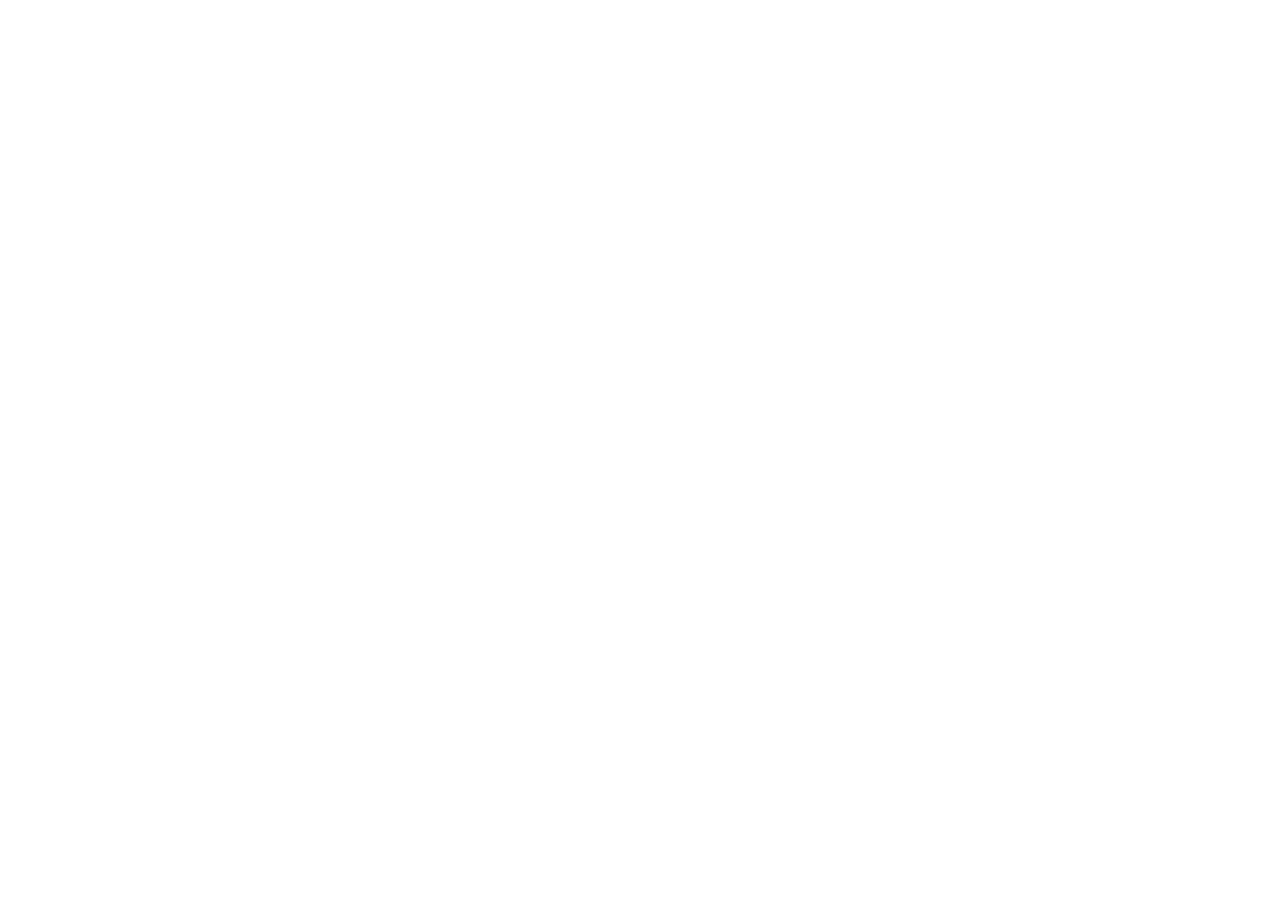
==== index.html @ 93e6ff14 "feat:add folders,svg,png" ====
<!DOCTYPE html>
<html lang="en">
<head>
    <meta charset="UTF-8">
    <meta http-equiv="X-UA-Compatible" content="IE=edge">
    <meta name="viewport" content="width=device-width, initial-scale=1.0">
    <title>Document</title>
</head>
<body>

</body>
</html>
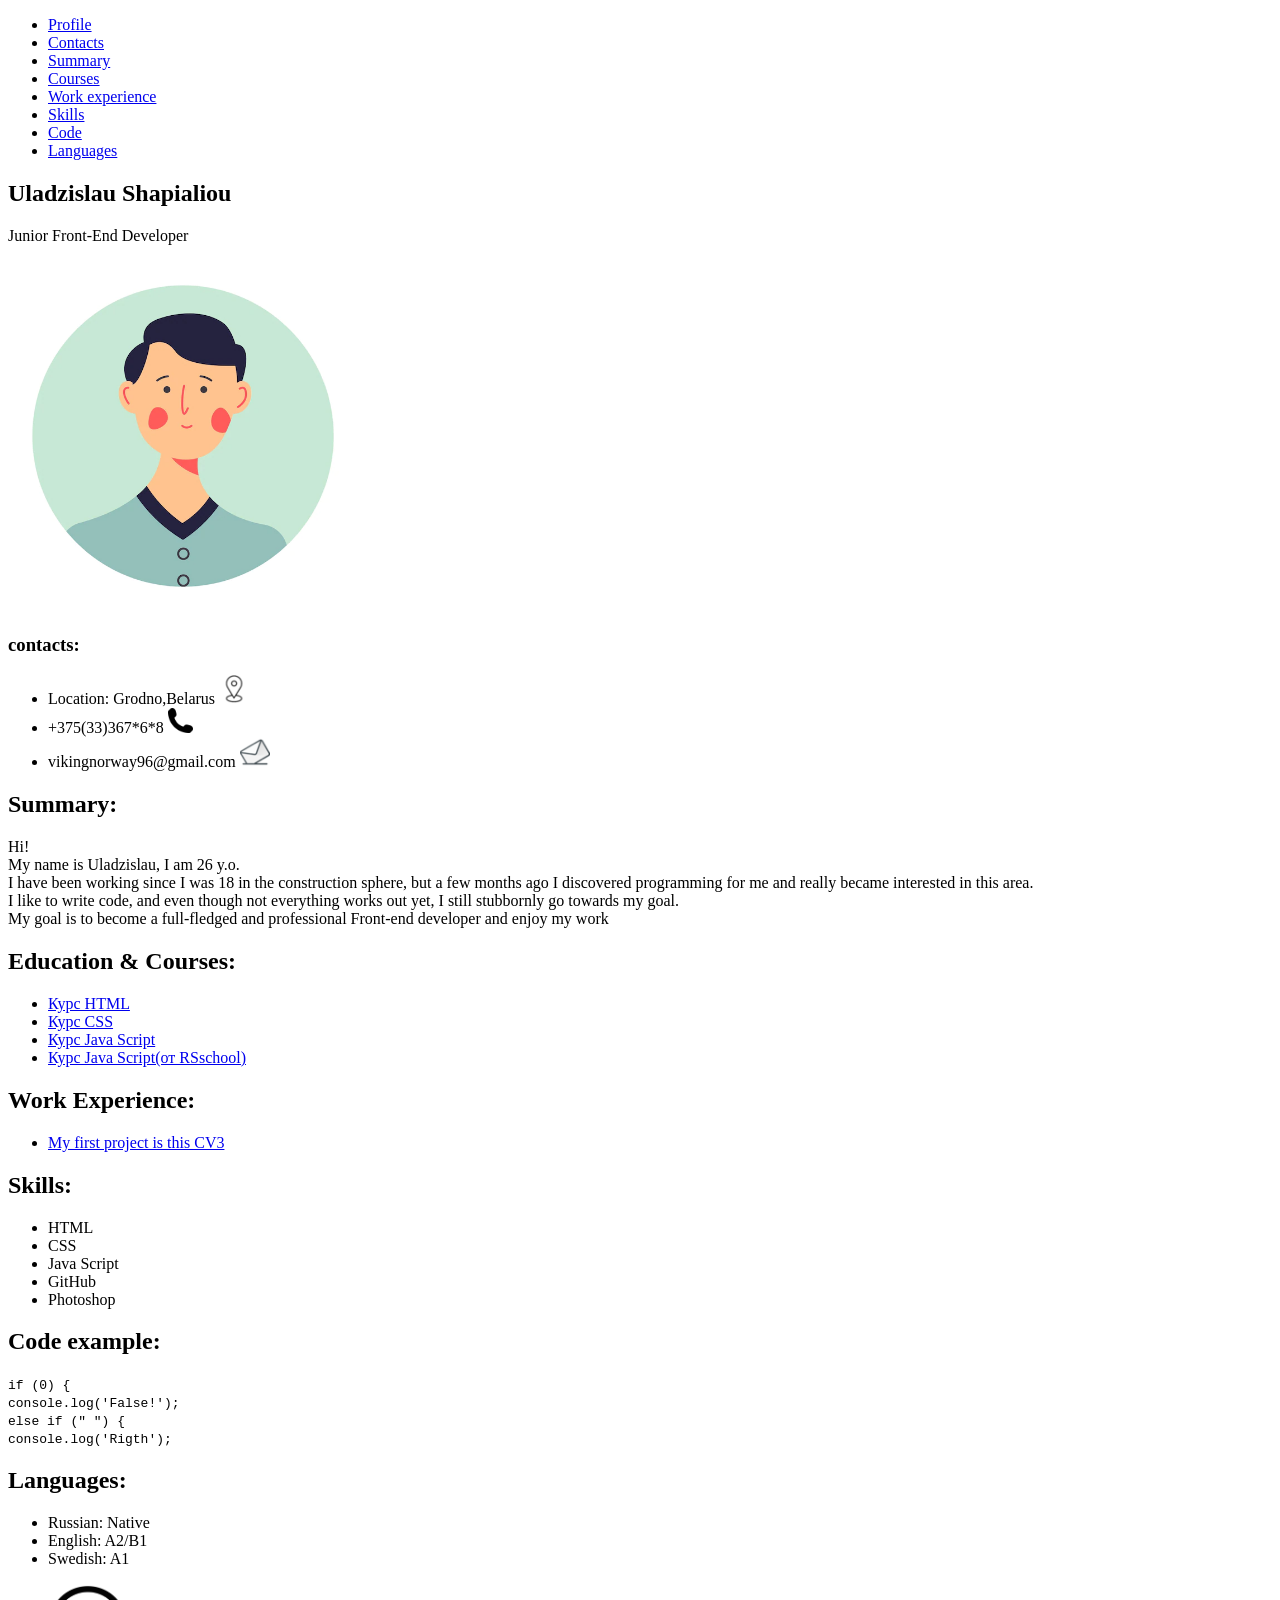
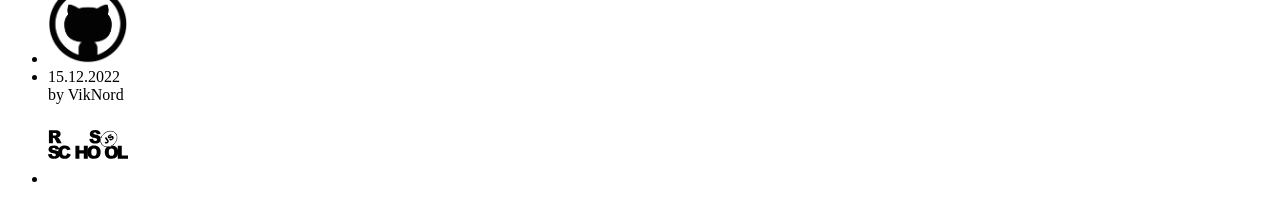
==== commit 043da9f0: "feat:add to index.html:header,main,footer.Connected fonts,img,fav-icon,stylesheet" ====
--- a/index.html
+++ b/index.html
@@ -4,9 +4,120 @@
     <meta charset="UTF-8">
     <meta http-equiv="X-UA-Compatible" content="IE=edge">
     <meta name="viewport" content="width=device-width, initial-scale=1.0">
-    <title>Document</title>
+    <title>CV3</title>
+    <link rel="icon" href="./svg/1652216459_1-kartinkin-net-p-rik-i-morti-kartinki-na-avu-1.ico">
+    <link rel="stylesheet" href="./CV3-Test.css">
 </head>
 <body>
-
+    <header class="header">
+            <div class="container">
+                <nav class="nav">
+                    <ul class="nav-list">
+                        <li class="nav-item"><a href="#profile" class="nav-link">Profile</a></li>
+                        <li class="nav-item"><a href="#contacts" class="nav-link">Contacts</a></li>
+                        <li class="nav-item"><a href="#summary" class="nav-link">Summary</a></li>
+                        <li class="nav-item"><a href="#courses" class="nav-link">Courses</a></li>
+                        <li class="nav-item"><a href="#work-experience" class="nav-link">Work experience</a></li>
+                        <li class="nav-item"><a href="#skills" class="nav-link">Skills</a></li>
+                        <li class="nav-item"><a href="#code" class="nav-link">Code</a></li>
+                        <li class="nav-item"><a href="#languages" class="nav-link">Languages</a></li>
+                    </ul>
+                </nav>
+            </div>
+    </header>
+    <main class="main">
+            <div class="container-profile">
+                        <section id="profile">
+                            <h1 class="section-title-h1">
+                                Uladzislau Shapialiou</h1>
+                                <p>Junior Front-End Developer</p>
+                                <p>
+                                    <img height="350" width="350" src="./svg/portrait-of-shy-teenager-in-format-clothing-isolated-circle-icon-of-personage-with-blush-on-cheeks-student-of-school-college-or-university-unsure-brunette-face-relaxed-guy-photo-vector_87689-.webp" alt="Here was picture">
+                                </p>
+                        </section>
+                            <section id="contacts">
+                                <h3 class="section-title">
+                                    contacts:</h3>
+                                        <ul class="list">
+                                            <li class="contact-list">Location: Grodno,Belarus <img class="contact-list-img" src="./svg/3586361-location-map-navigation-pointer_107948.png" alt="img location" width="30" height="30"></li>
+                                            <li class="contact-list">+375(33)367*6*8 <img class="contact-list-img" src="./svg/phone-call-auricular-symbol-in-black_icon-icons.com_56483.png" alt="img phone" width="25" height="25"></li>
+                                            <li class="contact-list">vikingnorway96@gmail.com <img class="contact-list-img" src="./svg/mail-box-email-post-delivery-envelope_108534.png" alt="img @mail" width="30" height="30"></li>
+                                        </ul>
+                             </section>
+            </div>
+                 <div class="container main-container">
+                    <section class="section" id="summary">
+                        <h2 class="section-title">
+                            Summary:</h2>
+                            <p class="summary-text">Hi! <br>
+                                My name is Uladzislau, I am 26 y.o.  <br>
+                                I have been working since I was 18 in the construction sphere, but a few months ago
+                                  I discovered programming for me and really became interested in this area. <br>
+                                I like to write code, and even though not everything works out yet, 
+                                I still stubbornly go towards my goal. <br>
+                                 My goal is to become a full-fledged and professional Front-end developer
+                                  and enjoy my work
+                            </p>
+                     </section>
+                <section class="section" id="courses">
+                    <h2 class="section-title">
+                        Education & Courses:</h2>
+                            <ul class="list">
+                                <li class="nav-item a"><a href="https://ru.code-basics.com/languages/html">Курс HTML</a></li>
+                                <li class="nav-item a"><a href="https://ru.code-basics.com/languages/css">Курс CSS</a></li>
+                                <li class="nav-item a"><a href="https://code-basics.com/ru/languages/javascript">Курс Java Script</a></li>
+                                <li class="nav-item a"><a href="https://rs.school/js-stage0/">Курс Java Script(от RSschool)</a></li>
+                            </ul>
+                 </section>
+                <section class="section" id="work-experience">
+                    <h2 class="section-title">
+                        Work Experience:</h2>
+                        <ul class="list">
+                            <li class="nav-item a"><a href="https://viknord.github.io/rsschool-cv/">My first project is this CV3</a></li>
+                        </ul>
+                 </section>
+                <section class="section" id="skills">
+                    <h2 class="section-title">
+                        Skills:</h2>
+                        <ul class="list">
+                            <li>HTML</li>
+                            <li>CSS</li>
+                            <li>Java Script</li>
+                            <li>GitHub</li>
+                            <li>Photoshop</li>
+                        </ul>
+                 </section>
+                <section class="section" id="code">
+                    <h2 class="section-title">
+                        Code example:</h2>
+                        <p>
+                            <code>
+                                if (0) { <br>
+                                console.log('False!');<br> 
+                                             else if (" ") { <br>
+                                console.log('Rigth');<br>
+                            </code>
+                        </p>
+                 </section>
+                <section class="section" id="languages">
+                    <h2 class="section-title">
+                        Languages:</h2>
+                        <ul class="list">
+                            <li>Russian: Native</li>
+                            <li>English: A2/B1</li>
+                            <li>Swedish: A1</li>
+                        </ul>
+                 </section>
+            </div>
+    </main>
+<footer class="footer">
+    <div class="footer-container">
+        <ul class="footer-list">
+            <li class="footer-item"> <a href="https://github.com/VikNord"><img src="./svg/github_PNG80.png" alt="logo" height="80" width="80"></a></li>
+            <li class="footer-item"> 15.12.2022 <br> by VikNord</li>
+            <li class="footer-item"> <a href="https://rs.school/js-stage0/"><img src="./svg/rs_school_js.svg" alt="logo" height="80" width="80"></a></li>
+        </ul>
+    </div>
+</footer>
 </body>
 </html>
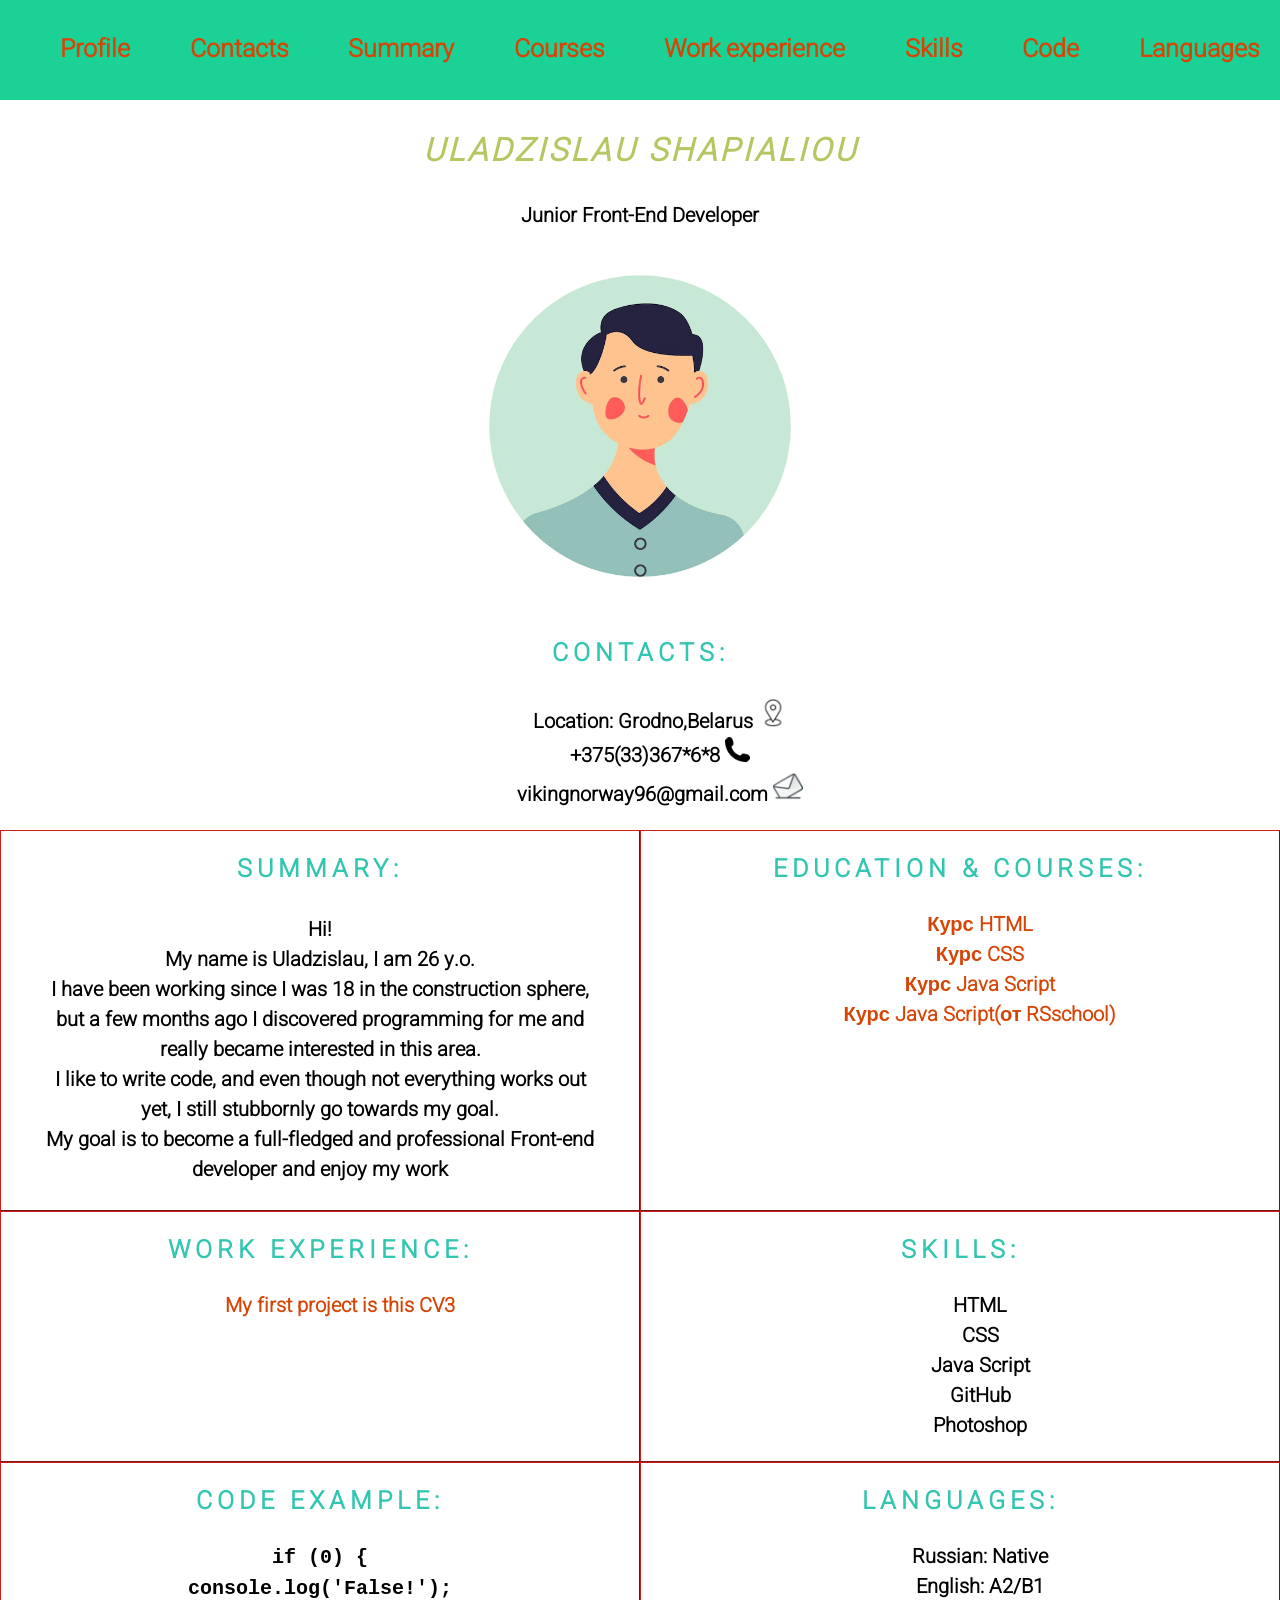
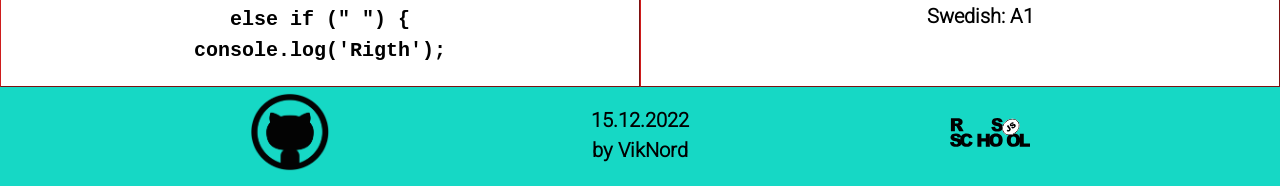
==== commit b9d8b465: "fix:reconnected fonts" ====
--- a/index.html
+++ b/index.html
@@ -6,7 +6,7 @@
     <meta name="viewport" content="width=device-width, initial-scale=1.0">
     <title>CV3</title>
     <link rel="icon" href="./svg/1652216459_1-kartinkin-net-p-rik-i-morti-kartinki-na-avu-1.ico">
-    <link rel="stylesheet" href="./CV3-Test.css">
+    <link rel="stylesheet" href="./style.css">
 </head>
 <body>
     <header class="header">
--- a/style.css
+++ b/style.css
@@ -0,0 +1,128 @@
+/*------------------------------Ко всему----------------------------------------------*/
+@font-face {
+    font-family: "Heebo";
+    src: url(./fonts/Heebo-VariableFont_wght.ttf);
+    font-weight: 300; /*для указывания толщины*/
+  }
+  
+  * {
+    box-sizing: border-box;
+  }
+  html {
+    scroll-behavior: smooth; 
+  }
+  @media (max-width: 768px) {
+    .section {
+      width: 100%;
+    }
+  }
+  /*----------------------------------HEADER----------------------------------------------------*/
+  header{
+    background-color: rgb(28, 209, 149);
+  }
+  .container {
+    max-width: 1440px;
+    margin: 0 auto;
+  }
+  
+  .nav-list {
+    display: flex;
+    justify-content: space-between;
+    align-items: center;
+    list-style: none;
+    flex-wrap: wrap;
+    font-weight: 900;
+    font-size: 25px;
+  }
+  
+  /*отмена точек от ul смена цвета у ссылок*/
+  .nav-item a {
+    color: #d64506;
+    text-decoration: none;  
+    transition: color 1s;
+  }
+  .nav-item a:hover {
+    color: #000000;
+  }
+  
+  .nav-link {
+    padding: 0 20px;
+    line-height: 50px;
+    text-decoration: none;
+  }
+  /*--------------------------------------------BODY----------------------------------*/
+   body{  
+    /*шрифты*/
+    font-family: "Heebo",sans-serif;
+    font-size: 20px;
+    font-weight: 700;
+    line-height: 1.5;
+    text-align: center;
+    /*прижатие footer к низу*/
+    min-height: 100vh; 
+    margin: 0;
+    padding: 0;
+    display: flex;
+    flex-direction: column;
+    justify-content: space-between;
+   }
+  
+   .summary-text{
+   padding: 5px 40px 5px 40px;
+   }
+  
+   .container-profile{
+    text-align: center;
+   }
+  
+   .section-title-h1 {
+    color: rgb(182, 198, 96);
+    font-size: 32px;
+    font-weight: 900;
+    text-transform: uppercase;
+    letter-spacing: 3px;
+    text-align: center;
+    font-style: italic;
+  }
+  .list {
+    list-style: none;
+    flex-wrap: wrap;
+  }
+  
+  /*размещение секций по горизонтали с возможностью переноса на след.строку*/
+  .main-container {
+    display: flex;
+    flex-wrap: wrap;
+  }
+  /*секция занимает 50%строки*/
+  .section {
+    width: 50%;
+    border: 1px outset rgba(206, 25, 25, 0.984);
+  }
+  
+  /*Пример стилизации заголовков:*/
+  .section-title {
+    color: rgb(50, 197, 175);
+    font-size: 25px;
+    font-weight: 900;
+    text-transform: uppercase;
+    letter-spacing: 5px;
+    text-align: center;
+  }
+  
+  /*----------------------------------------FOOTER----------------------------------------------*/
+  footer{
+    background-color: rgb(22, 216, 197);
+  }
+  
+  .footer-list{
+    padding: 5px 250px 5px 250px;
+    margin: 0;
+    display: flex;
+    flex-wrap: wrap;
+    justify-content: space-between;
+    align-items: center;
+    list-style: none;
+  }
+  
+  
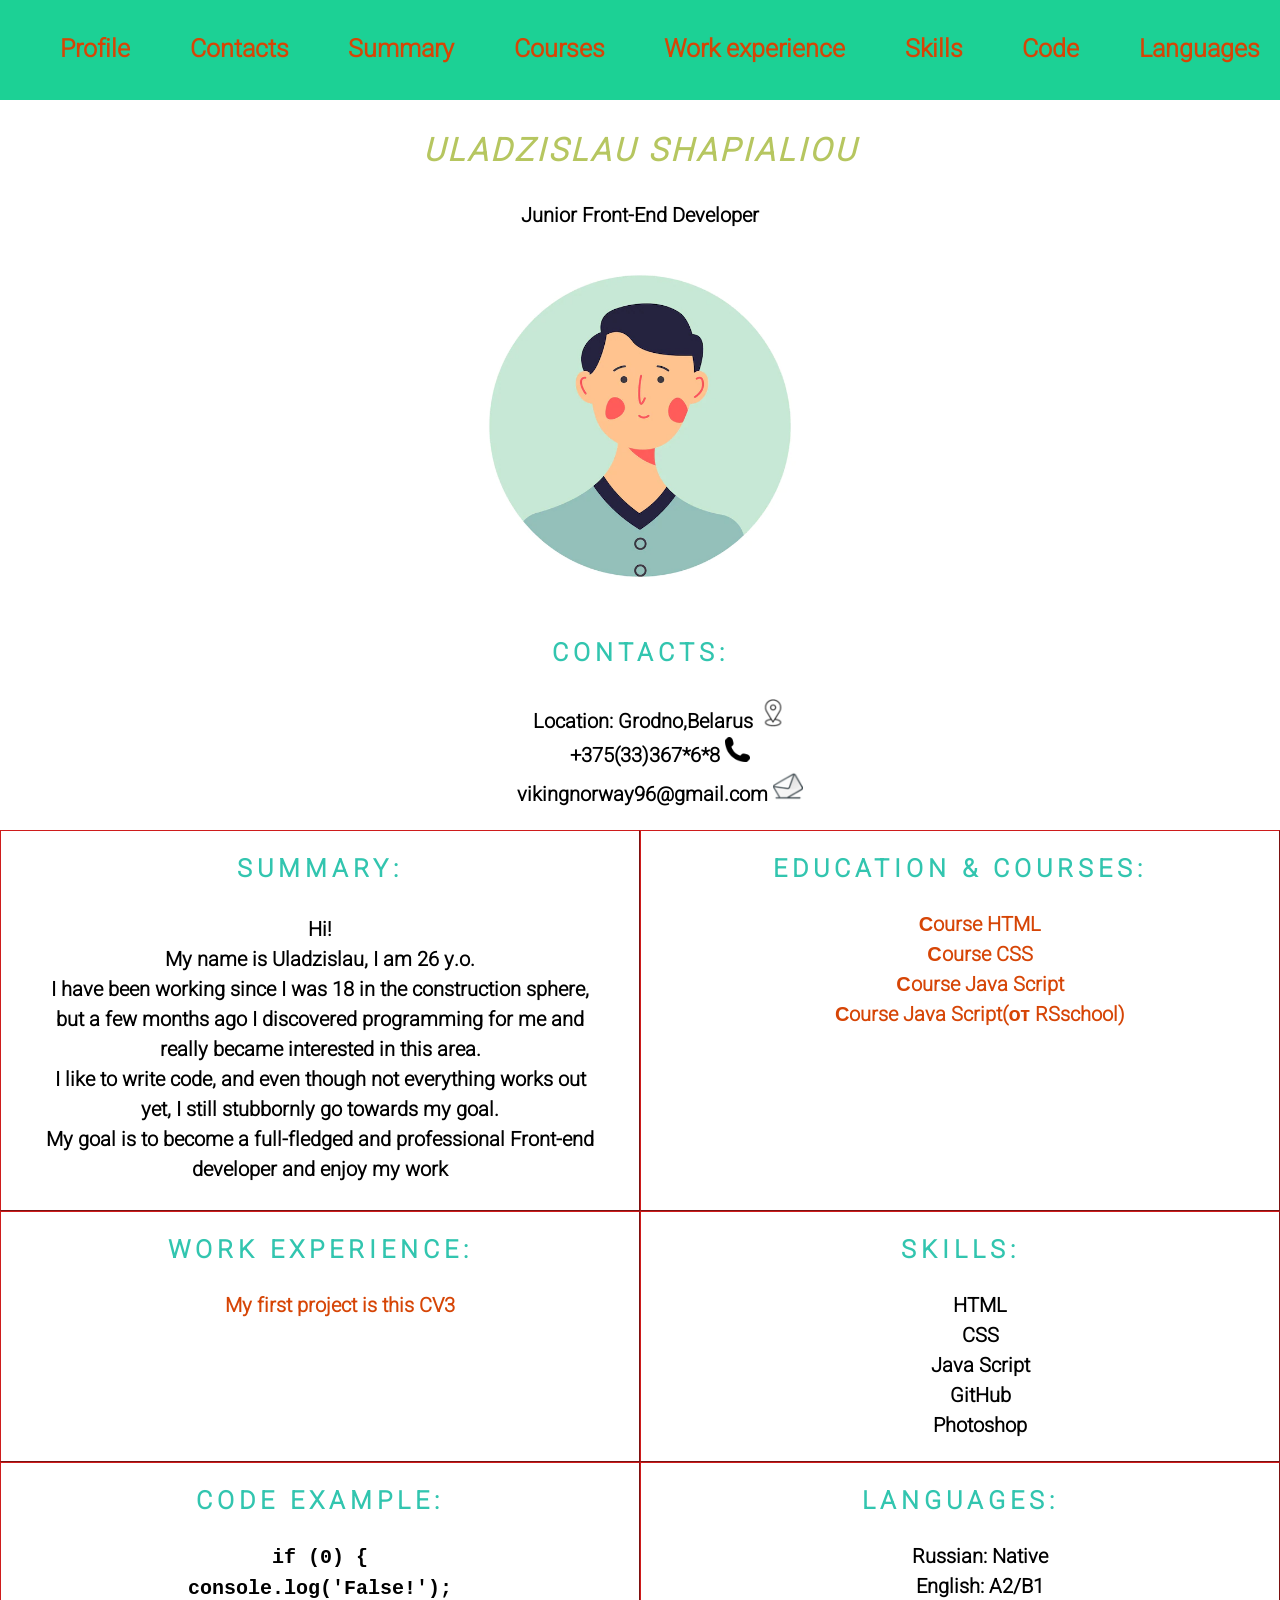
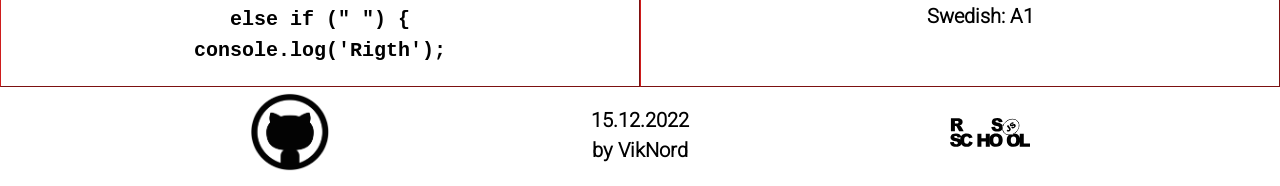
==== commit cabf955b: "fix:translate missed words into English" ====
--- a/index.html
+++ b/index.html
@@ -63,10 +63,10 @@
                     <h2 class="section-title">
                         Education & Courses:</h2>
                             <ul class="list">
-                                <li class="nav-item a"><a href="https://ru.code-basics.com/languages/html">Курс HTML</a></li>
-                                <li class="nav-item a"><a href="https://ru.code-basics.com/languages/css">Курс CSS</a></li>
-                                <li class="nav-item a"><a href="https://code-basics.com/ru/languages/javascript">Курс Java Script</a></li>
-                                <li class="nav-item a"><a href="https://rs.school/js-stage0/">Курс Java Script(от RSschool)</a></li>
+                                <li class="nav-item a"><a href="https://ru.code-basics.com/languages/html">Сourse HTML</a></li>
+                                <li class="nav-item a"><a href="https://ru.code-basics.com/languages/css">Сourse CSS</a></li>
+                                <li class="nav-item a"><a href="https://code-basics.com/ru/languages/javascript">Сourse Java Script</a></li>
+                                <li class="nav-item a"><a href="https://rs.school/js-stage0/">Сourse Java Script(от RSschool)</a></li>
                             </ul>
                  </section>
                 <section class="section" id="work-experience">
--- a/style.css
+++ b/style.css
@@ -112,17 +112,19 @@
   
   /*----------------------------------------FOOTER----------------------------------------------*/
   footer{
-    background-color: rgb(22, 216, 197);
+    /*background-color: rgb(22, 216, 197);*/
+    background-repeat:#aaa;
   }
   
   .footer-list{
     padding: 5px 250px 5px 250px;
-    margin: 0;
+    margin: 0 auto;
     display: flex;
     flex-wrap: wrap;
     justify-content: space-between;
     align-items: center;
     list-style: none;
+    max-width: 1440px;
   }
   
   
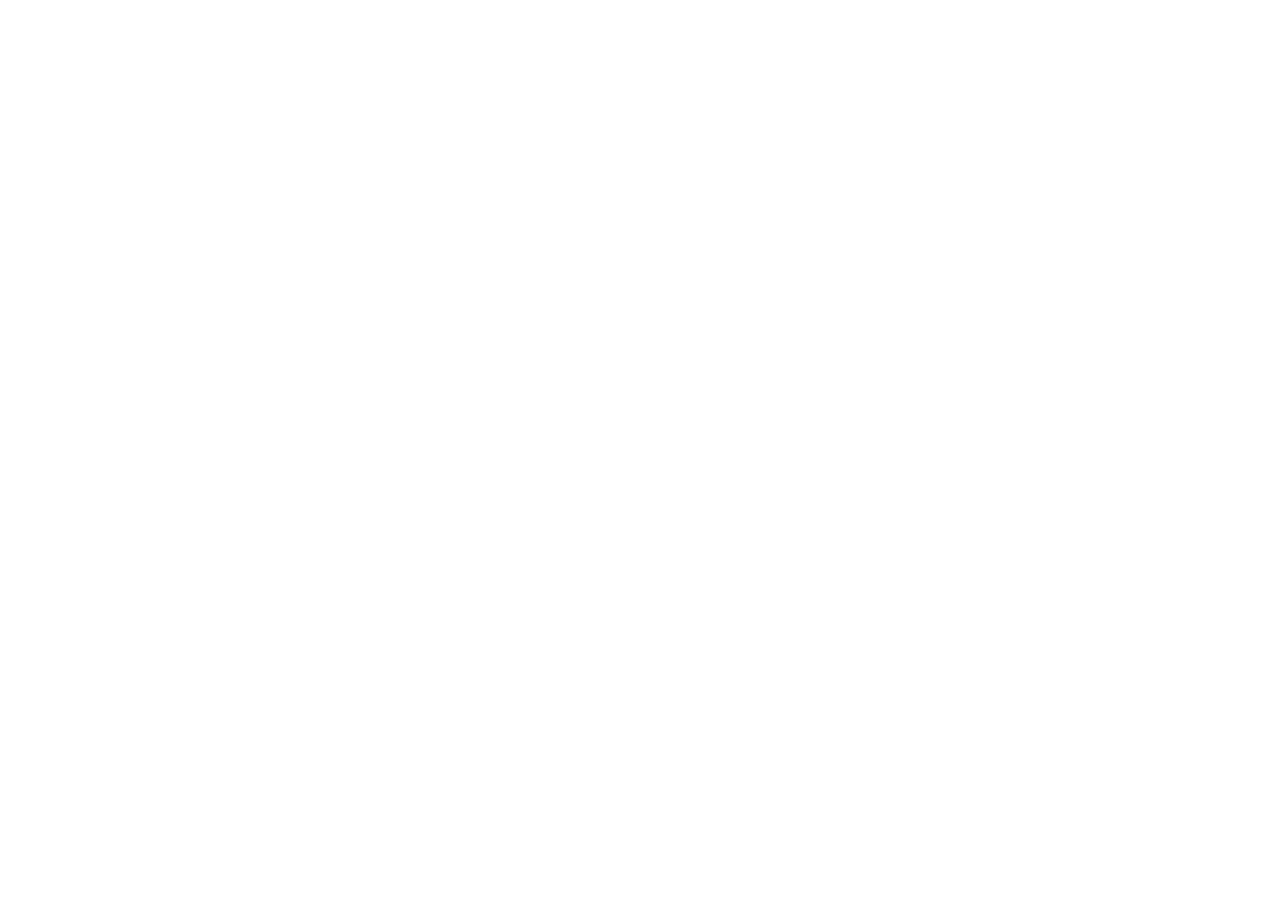
==== commit cea8e757: "feat: index.html file" ====
--- a/index.html
+++ b/index.html
@@ -1,123 +1,14 @@
 <!DOCTYPE html>
 <html lang="en">
 <head>
-    <meta charset="UTF-8">
-    <meta http-equiv="X-UA-Compatible" content="IE=edge">
-    <meta name="viewport" content="width=device-width, initial-scale=1.0">
-    <title>CV3</title>
-    <link rel="icon" href="./svg/1652216459_1-kartinkin-net-p-rik-i-morti-kartinki-na-avu-1.ico">
-    <link rel="stylesheet" href="./style.css">
+<meta charset="UTF-8">
+<meta http-equiv="X-UA-Compatible" content="IE=edge">
+<meta name="viewport" content="width=device-width, initial-scale=1.0">
+<title>CV#2. HTML, CSS & Git Basics</title>
 </head>
 <body>
-    <header class="header">
-            <div class="container">
-                <nav class="nav">
-                    <ul class="nav-list">
-                        <li class="nav-item"><a href="#profile" class="nav-link">Profile</a></li>
-                        <li class="nav-item"><a href="#contacts" class="nav-link">Contacts</a></li>
-                        <li class="nav-item"><a href="#summary" class="nav-link">Summary</a></li>
-                        <li class="nav-item"><a href="#courses" class="nav-link">Courses</a></li>
-                        <li class="nav-item"><a href="#work-experience" class="nav-link">Work experience</a></li>
-                        <li class="nav-item"><a href="#skills" class="nav-link">Skills</a></li>
-                        <li class="nav-item"><a href="#code" class="nav-link">Code</a></li>
-                        <li class="nav-item"><a href="#languages" class="nav-link">Languages</a></li>
-                    </ul>
-                </nav>
-            </div>
-    </header>
-    <main class="main">
-            <div class="container-profile">
-                        <section id="profile">
-                            <h1 class="section-title-h1">
-                                Uladzislau Shapialiou</h1>
-                                <p>Junior Front-End Developer</p>
-                                <p>
-                                    <img height="350" width="350" src="./svg/portrait-of-shy-teenager-in-format-clothing-isolated-circle-icon-of-personage-with-blush-on-cheeks-student-of-school-college-or-university-unsure-brunette-face-relaxed-guy-photo-vector_87689-.webp" alt="Here was picture">
-                                </p>
-                        </section>
-                            <section id="contacts">
-                                <h3 class="section-title">
-                                    contacts:</h3>
-                                        <ul class="list">
-                                            <li class="contact-list">Location: Grodno,Belarus <img class="contact-list-img" src="./svg/3586361-location-map-navigation-pointer_107948.png" alt="img location" width="30" height="30"></li>
-                                            <li class="contact-list">+375(33)367*6*8 <img class="contact-list-img" src="./svg/phone-call-auricular-symbol-in-black_icon-icons.com_56483.png" alt="img phone" width="25" height="25"></li>
-                                            <li class="contact-list">vikingnorway96@gmail.com <img class="contact-list-img" src="./svg/mail-box-email-post-delivery-envelope_108534.png" alt="img @mail" width="30" height="30"></li>
-                                        </ul>
-                             </section>
-            </div>
-                 <div class="container main-container">
-                    <section class="section" id="summary">
-                        <h2 class="section-title">
-                            Summary:</h2>
-                            <p class="summary-text">Hi! <br>
-                                My name is Uladzislau, I am 26 y.o.  <br>
-                                I have been working since I was 18 in the construction sphere, but a few months ago
-                                  I discovered programming for me and really became interested in this area. <br>
-                                I like to write code, and even though not everything works out yet, 
-                                I still stubbornly go towards my goal. <br>
-                                 My goal is to become a full-fledged and professional Front-end developer
-                                  and enjoy my work
-                            </p>
-                     </section>
-                <section class="section" id="courses">
-                    <h2 class="section-title">
-                        Education & Courses:</h2>
-                            <ul class="list">
-                                <li class="nav-item a"><a href="https://ru.code-basics.com/languages/html">Сourse HTML</a></li>
-                                <li class="nav-item a"><a href="https://ru.code-basics.com/languages/css">Сourse CSS</a></li>
-                                <li class="nav-item a"><a href="https://code-basics.com/ru/languages/javascript">Сourse Java Script</a></li>
-                                <li class="nav-item a"><a href="https://rs.school/js-stage0/">Сourse Java Script(от RSschool)</a></li>
-                            </ul>
-                 </section>
-                <section class="section" id="work-experience">
-                    <h2 class="section-title">
-                        Work Experience:</h2>
-                        <ul class="list">
-                            <li class="nav-item a"><a href="https://viknord.github.io/rsschool-cv/">My first project is this CV3</a></li>
-                        </ul>
-                 </section>
-                <section class="section" id="skills">
-                    <h2 class="section-title">
-                        Skills:</h2>
-                        <ul class="list">
-                            <li>HTML</li>
-                            <li>CSS</li>
-                            <li>Java Script</li>
-                            <li>GitHub</li>
-                            <li>Photoshop</li>
-                        </ul>
-                 </section>
-                <section class="section" id="code">
-                    <h2 class="section-title">
-                        Code example:</h2>
-                        <p>
-                            <code>
-                                if (0) { <br>
-                                console.log('False!');<br> 
-                                             else if (" ") { <br>
-                                console.log('Rigth');<br>
-                            </code>
-                        </p>
-                 </section>
-                <section class="section" id="languages">
-                    <h2 class="section-title">
-                        Languages:</h2>
-                        <ul class="list">
-                            <li>Russian: Native</li>
-                            <li>English: A2/B1</li>
-                            <li>Swedish: A1</li>
-                        </ul>
-                 </section>
-            </div>
-    </main>
-<footer class="footer">
-    <div class="footer-container">
-        <ul class="footer-list">
-            <li class="footer-item"> <a href="https://github.com/VikNord"><img src="./svg/github_PNG80.png" alt="logo" height="80" width="80"></a></li>
-            <li class="footer-item"> 15.12.2022 <br> by VikNord</li>
-            <li class="footer-item"> <a href="https://rs.school/js-stage0/"><img src="./svg/rs_school_js.svg" alt="logo" height="80" width="80"></a></li>
-        </ul>
-    </div>
-</footer>
+<header></header>
+<main></main>
+<footer></footer>
 </body>
 </html>
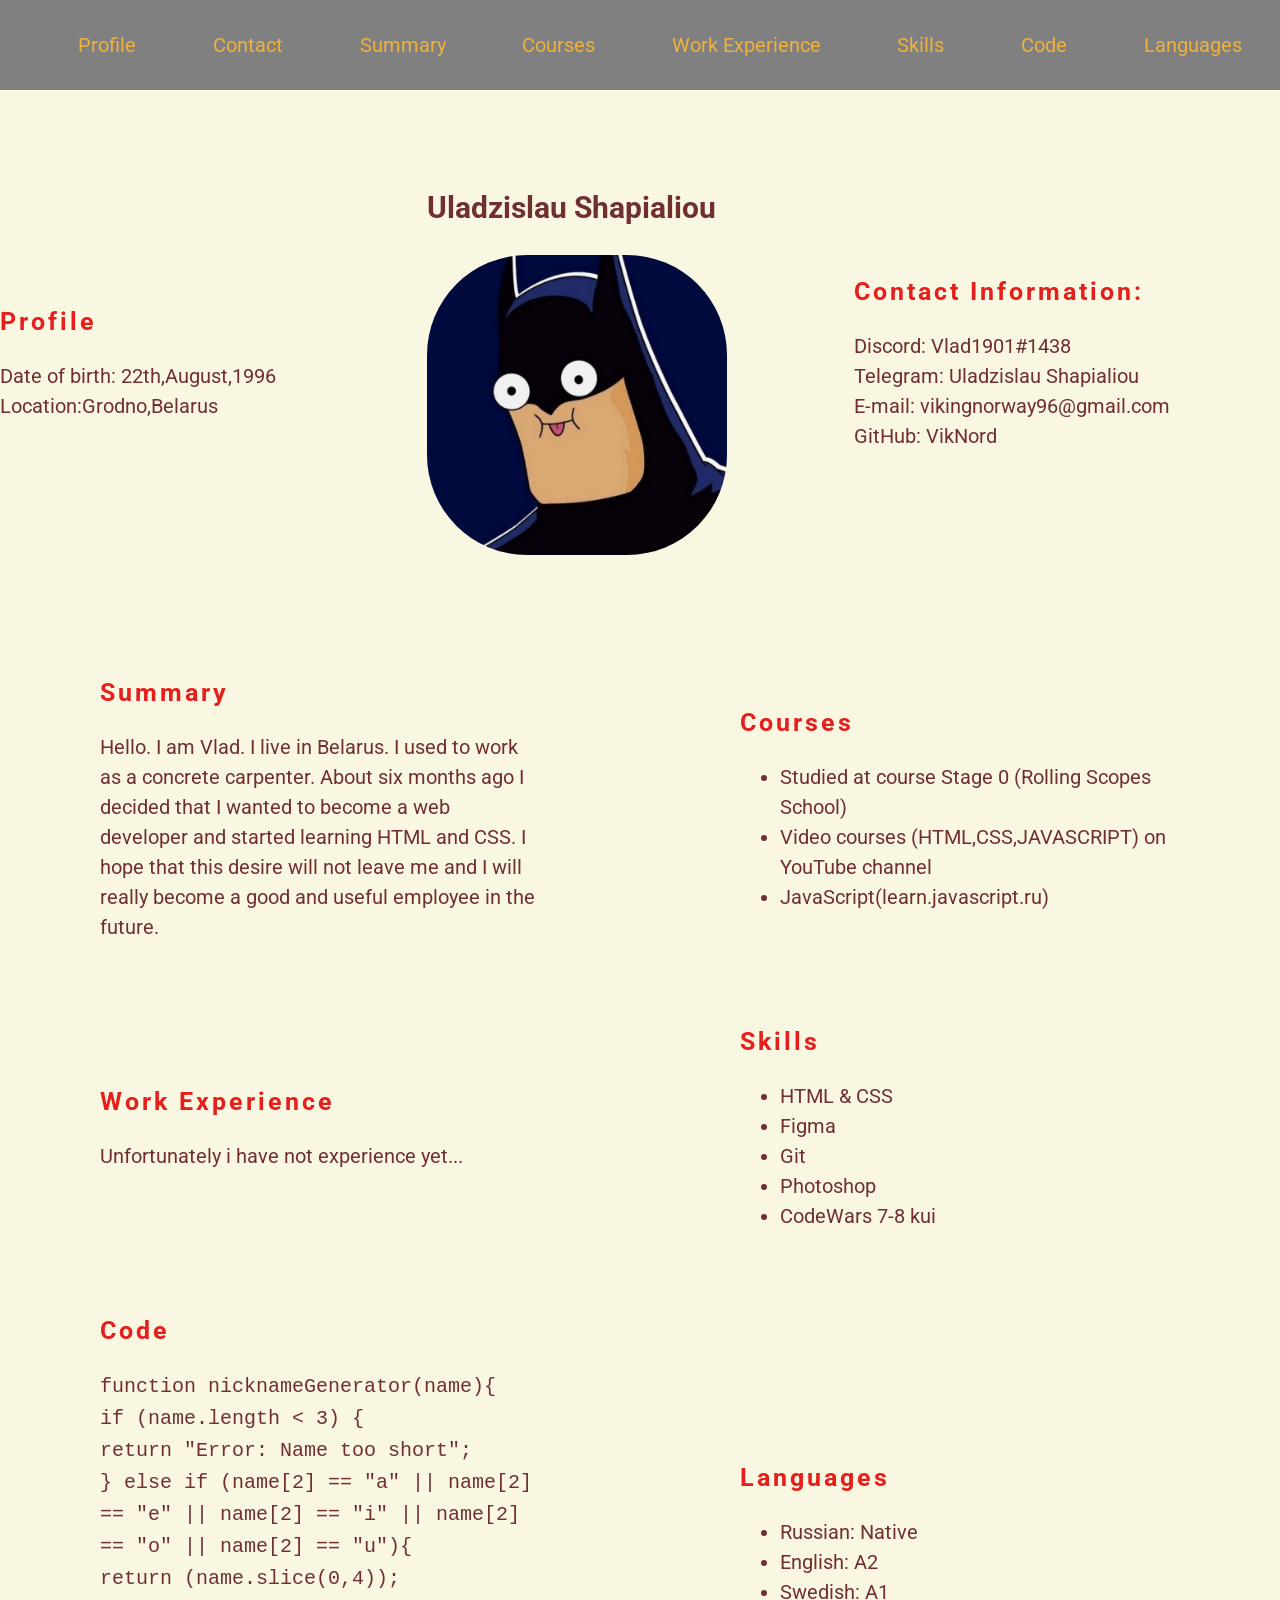
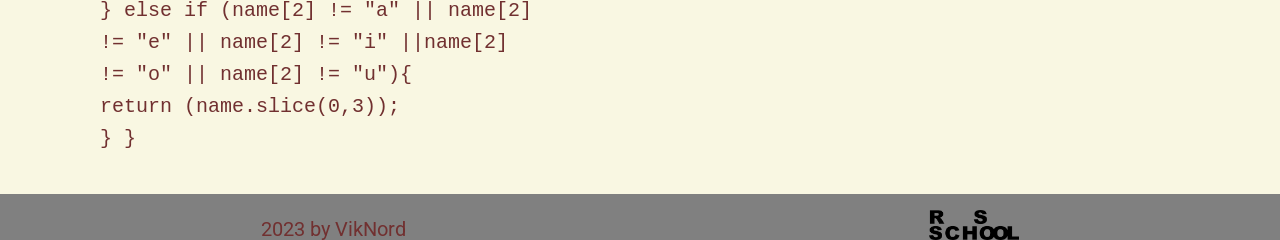
==== commit 97aae141: "feat: finish cv3" ====
--- a/index.html
+++ b/index.html
@@ -1,14 +1,108 @@
 <!DOCTYPE html>
 <html lang="en">
 <head>
-<meta charset="UTF-8">
-<meta http-equiv="X-UA-Compatible" content="IE=edge">
-<meta name="viewport" content="width=device-width, initial-scale=1.0">
-<title>CV#2. HTML, CSS & Git Basics</title>
+  <meta charset="UTF-8">
+  <meta name="viewport" content="width=device-width, initial-scale=1.0">
+  <link rel="preconnect" href="https://fonts.gstatic.com">  
+  <link href="https://fonts.googleapis.com/css2?family=Roboto:wght@100;300;500;700&display=swap" rel="stylesheet">
+  <link rel="icon" href="./icons8-добавить-закладку-16.png">
+  <link rel="stylesheet" href="./style.css">
+  <title>CV</title>
 </head>
 <body>
-<header></header>
-<main></main>
-<footer></footer>
+  <header class="header">
+    <div class="container header-container">
+      <nav class="nav">
+        <ul class="nav-list">
+          <li class="nav-item"><a href="#profile" class="nav-link">Profile</a></li>
+          <li class="nav-item"><a href="#contact" class="nav-link">Contact</a></li>
+          <li class="nav-item"><a href="#summary" class="nav-link">Summary</a></li>
+          <li class="nav-item"><a href="#courses" class="nav-link">Courses</a></li>
+          <li class="nav-item"><a href="#work" class="nav-link">Work Experience</a></li>
+          <li class="nav-item"><a href="#skills" class="nav-link">Skills</a></li>
+          <li class="nav-item"><a href="#code" class="nav-link">Code</a></li>
+          <li class="nav-item"><a href="#languages" class="nav-link">Languages</a></li>
+        </ul>
+      </nav>
+    </div>
+  </header>
+  <main class="main">
+    <div class="container profile-container">
+      <section class="profile-section" id="profile">
+        <h2 class="section-title">Profile</h2>
+      <p>Date of birth: 22th,August,1996<br>
+        Location:Grodno,Belarus<br></p>
+      </section>
+      <section class="profile-section my-photo-1">
+        <h1>Uladzislau Shapialiou</h1>
+        <img src="./1652235714_41-kartinkin-net-p-prikolnie-kartinki-dlya-stima-44.jpg" alt="my-photo">
+      </section>
+      <section class="profile-section" id="contact">
+        <h2 class="section-title">Contact Information:</h2>
+        <p>Discord: Vlad1901#1438<br>
+          Telegram: Uladzislau Shapialiou<br>
+          E-mail: vikingnorway96@gmail.com<br>
+          <a href="https://github.com/VikNord">GitHub: VikNord</a>
+        </p>
+      </section>
+    </div>
+    <div class="container main-container">
+      <section class="section" id="summary">
+        <h2 class="section-title">Summary</h2>
+        <p>
+          Hello. I am Vlad. I live in Belarus. I used to work as a concrete carpenter. About six months ago I decided that I wanted to become a web developer and started learning HTML and CSS. I hope that this desire will not leave me and I will really become a good and useful employee in the future.</p>
+      </section>
+      <section class="section" id="courses">
+        <h2 class="section-title">Courses</h2>
+        <ul>
+          <li>Studied at course Stage 0 (Rolling Scopes School)</li>
+          <li>Video courses (HTML,CSS,JAVASCRIPT) on YouTube channel</li>
+          <li>JavaScript(learn.javascript.ru)</li>
+        </ul>
+      </section>
+      <section class="section" id="work">
+        <h2 class="section-title">Work Experience</h2>
+        <p>Unfortunately i have not experience yet...</p>
+      </section>
+      <section class="section" id="skills">
+        <h2 class="section-title">Skills</h2>
+        <ul>
+          <li>HTML & CSS</li>
+          <li>Figma</li>
+          <li>Git</li>
+          <li>Photoshop</li>
+          <li>CodeWars 7-8 kui</li>
+        </ul>
+      </section>
+      <section class="section" id="code">
+        <h2 class="section-title">Code</h2>
+        <p><code>function nicknameGenerator(name){<br>
+          if (name.length &lt; 3) {<br>
+            return "Error: Name too short";<br>
+            } else if (name[2] == "a" || name[2] == "e" || name[2] == "i" || name[2] == "o" || name[2] == "u"){<br>
+            return (name.slice(0,4));<br>
+            } else  if (name[2] != "a" || name[2] != "e" || name[2] != "i" ||name[2] != "o" || name[2] != "u"){<br>
+            return (name.slice(0,3));<br>
+          }  
+        }</code></p>
+      </section>
+      <section class="section" id="languages">
+        <h2 class="section-title">Languages</h2>
+        <ul>
+          <li>Russian: Native</li>
+          <li>English: A2</li>
+          <li>Swedish: A1</li>
+        </ul>
+      </section>
+    </div>
+  </main>
+  <footer class="footer">
+    <div class="container footer-container">
+      <p>2023 by <a class="git-link" href="https://github.com/VikNord">VikNord</a></p>
+      <div>
+        <a href="https://rs.school/js-stage0/"><img class="rsschool-img" src="./logo-rsschool3.png" alt="rsschool-logo"></a>
+      </div>
+    </div>
+  </footer>
 </body>
 </html>
--- a/style.css
+++ b/style.css
@@ -0,0 +1,117 @@
+html {
+  scroll-behavior: smooth; 
+}
+
+* {
+  box-sizing: border-box;
+}
+
+body{
+  font-family: 'Roboto', sans-serif;
+  min-height: 100vh;
+  margin: 0;
+  padding: 0;
+  display: flex;
+  flex-direction: column;
+  justify-content: space-between;
+  font-size: 20px;
+  font-weight: 400;
+  line-height: 1.5;
+  color: #713030;
+  background: rgb(249, 247, 226);
+}
+
+.container {
+  max-width: 1440px;
+  margin: 0 auto;
+}
+
+header,
+footer{
+  background: gray;
+}
+
+.main-container {
+  display: flex;
+  flex-wrap: wrap;
+  align-items: center;
+}
+
+
+.nav-list{
+  display: flex;
+  justify-content: space-around;
+  align-items: center;
+  list-style: none;
+}
+
+.nav-link {
+  padding: 0 20px;
+  line-height: 50px;
+  text-decoration: none;
+  color: rgb(238, 177, 62);
+  font-size: 20px;
+ 
+}
+
+a { 
+  list-style: none;
+  text-decoration: none;
+  color: inherit;
+  transition: color 1s;
+}
+a:hover {
+  color: #e83838;
+}
+
+.section {
+  width: 50%;
+  padding:20px 100px ;
+  
+}
+
+@media (max-width: 768px) {
+  .section {
+    width: 100%;
+  }
+}
+
+.section-title {
+  font-size: 25px;
+  font-weight: 700;
+  text-transform: capitalize;
+  letter-spacing: 3px;
+  color: #e61f1c;
+}
+
+.my-photo-1>img{
+  height: 300px;
+  width: 300px;
+  border-radius: 100px;
+}
+
+.rsschool-img{
+  height: 30px;
+  width: 90px;
+}
+
+.footer-container{
+  display: flex;
+  justify-content: space-around;
+  align-items: center;
+}
+
+
+.profile-container{
+  display: flex;
+  justify-content: space-around;
+  align-items: center;
+
+
+}
+
+.profile-section {
+  width: 33.3%;
+  padding:70px 0px;
+  
+}
